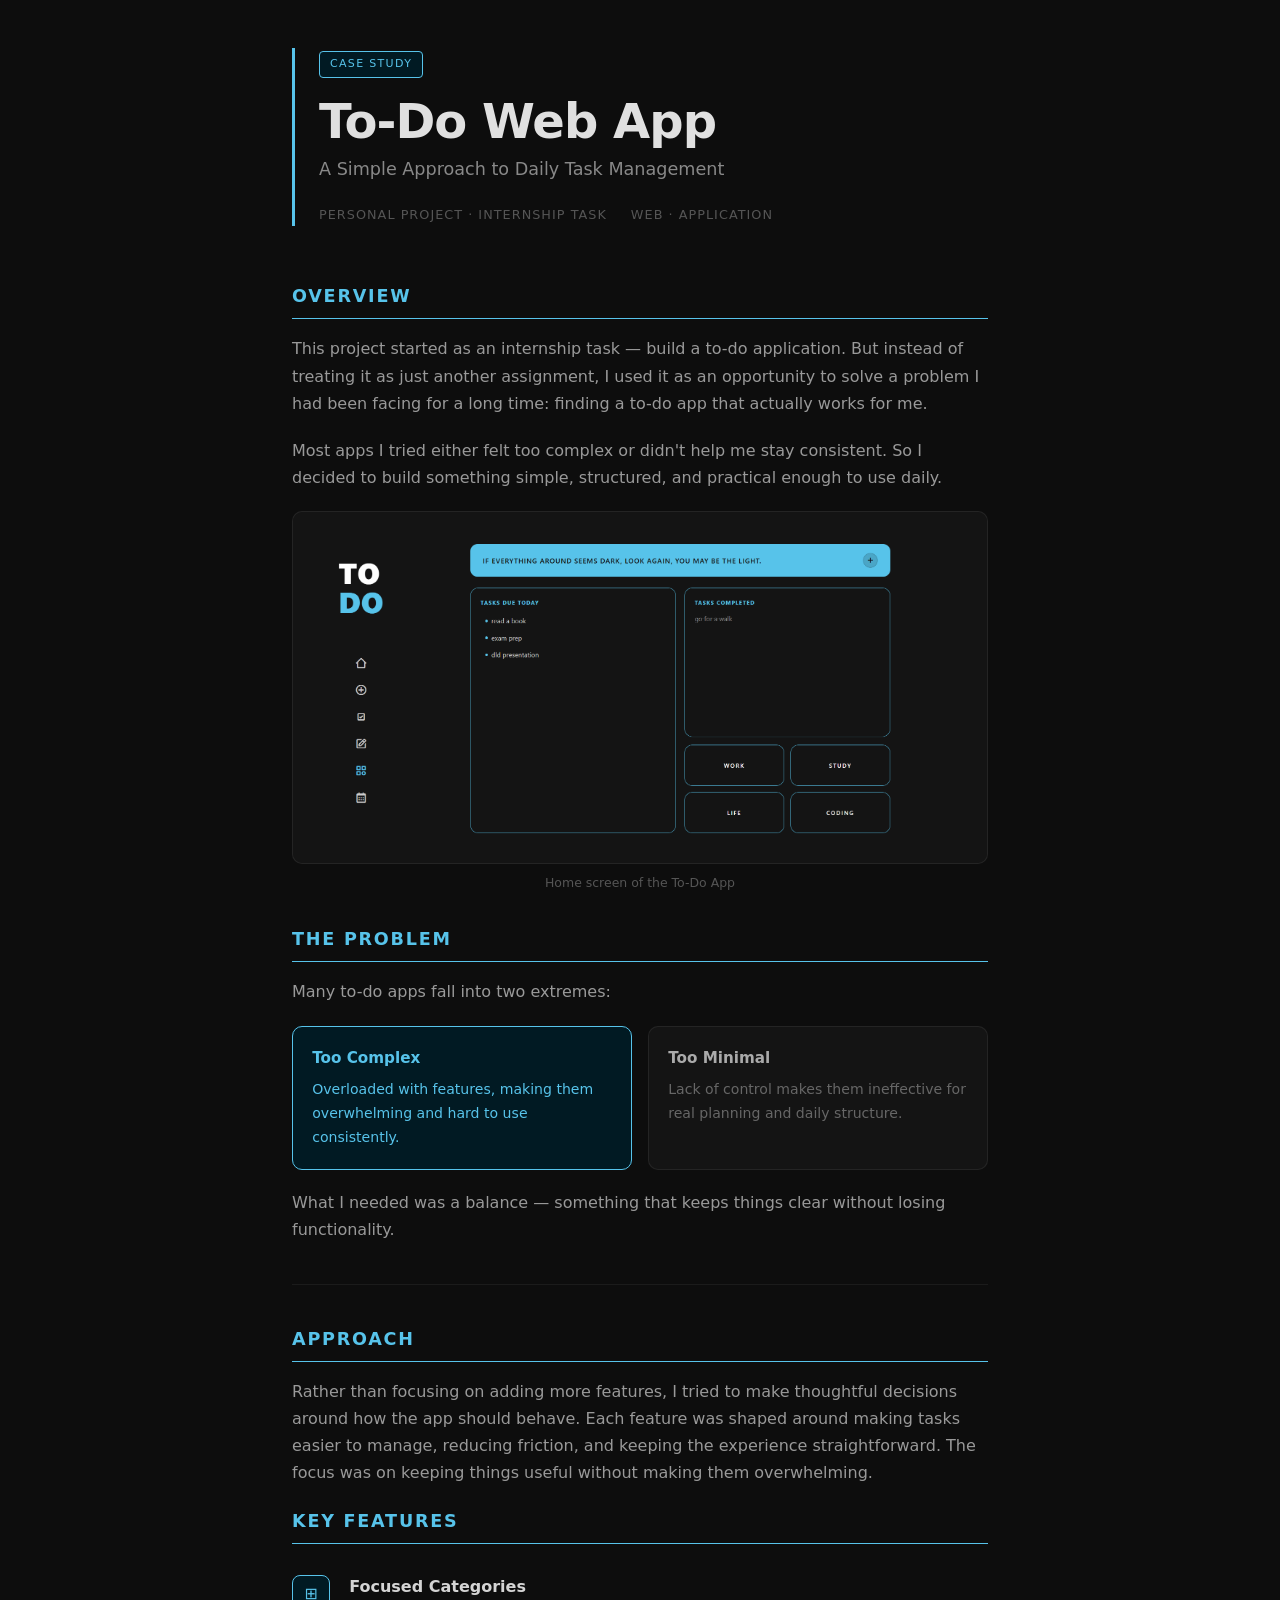
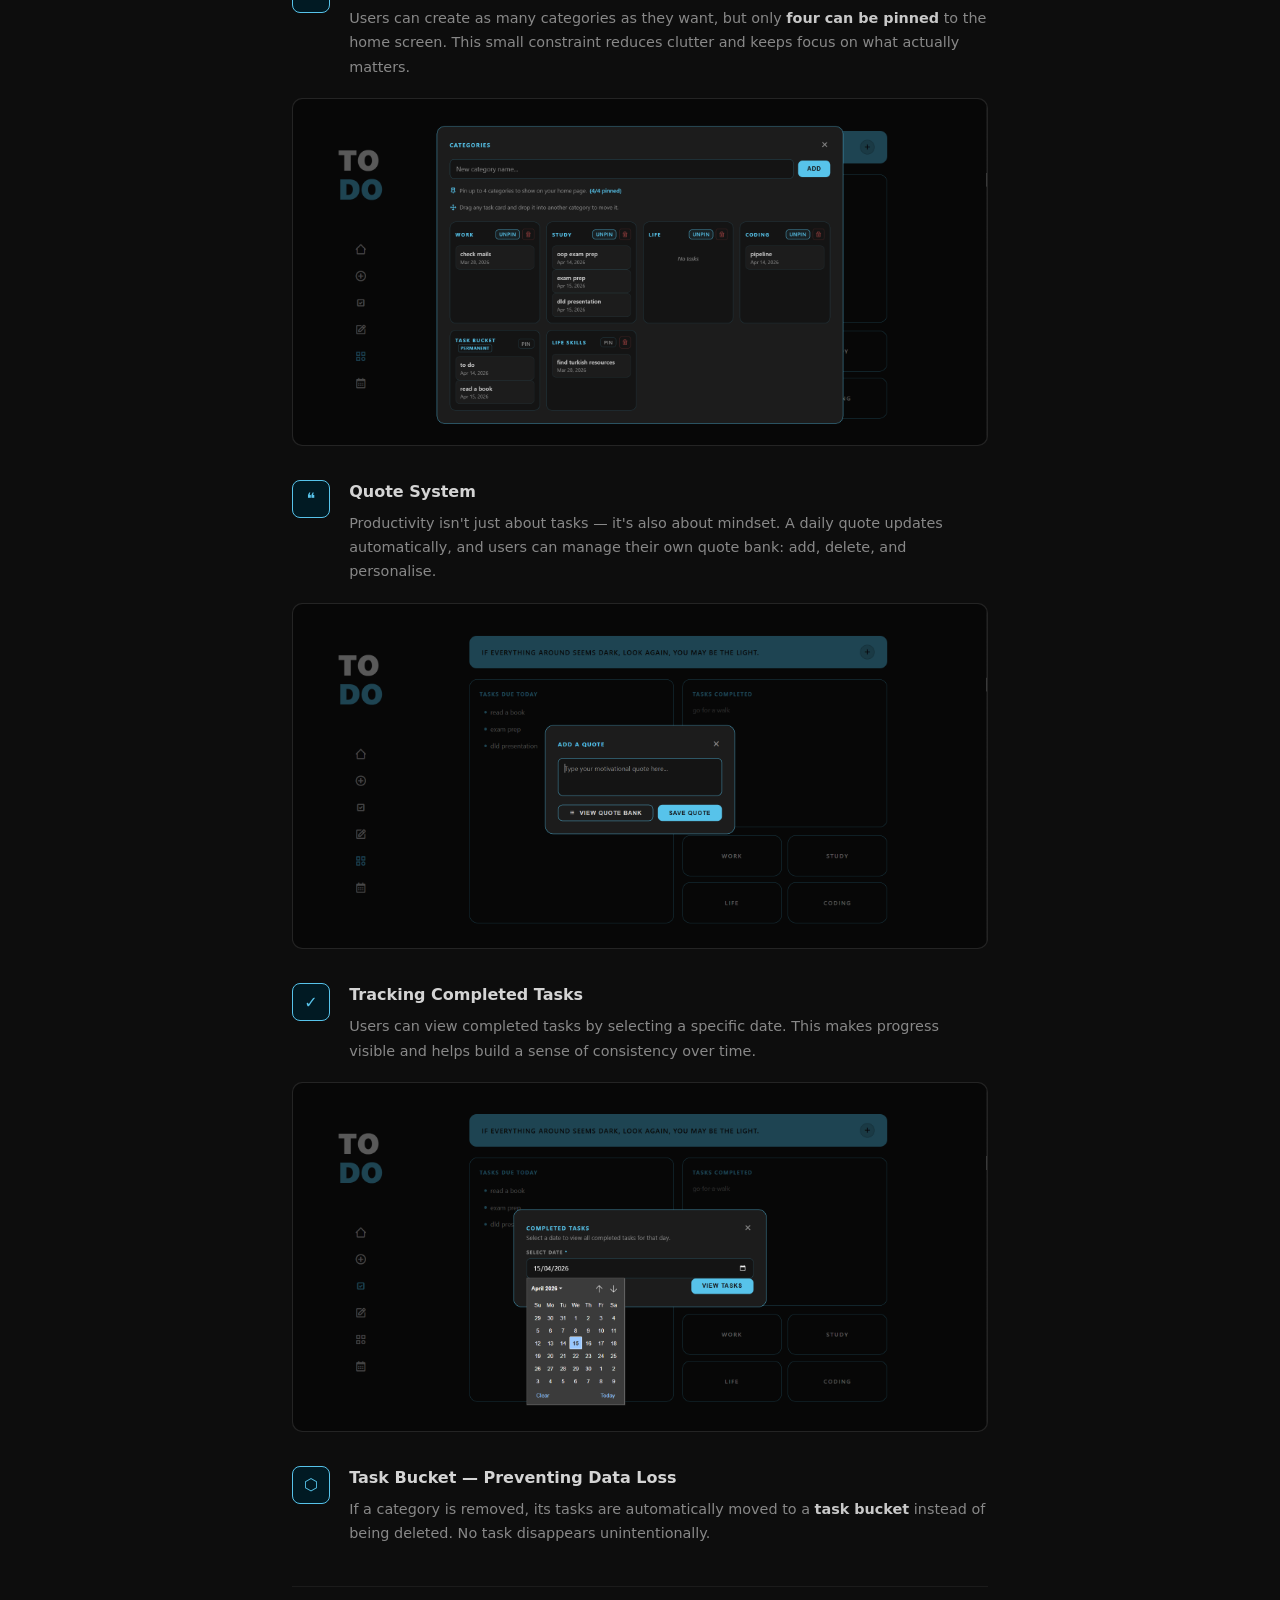
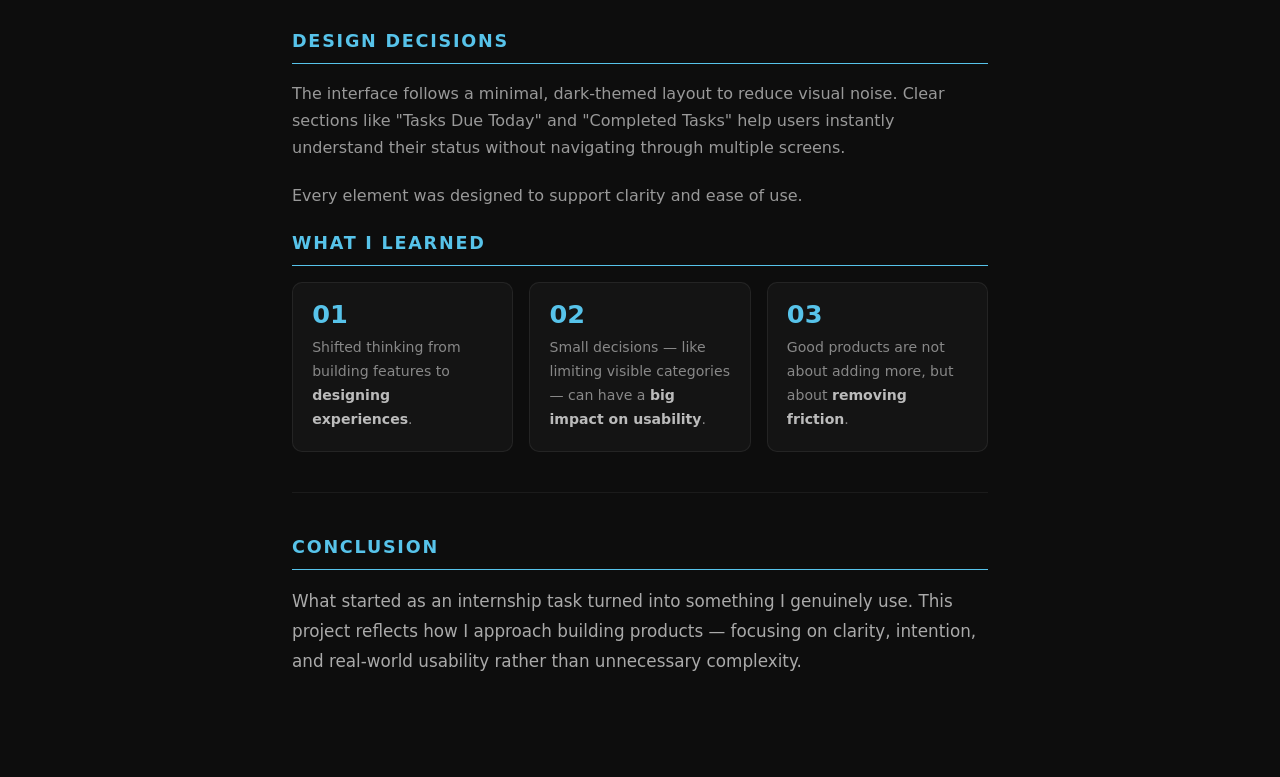
==== todo-casestudy.html @ d0e055e3 "Add files via upload" ====
<!DOCTYPE html>
<html lang="en">
<head>
  <meta charset="UTF-8" />
  <meta name="viewport" content="width=device-width, initial-scale=1.0" />
  <title>To-Do App — Case Study</title>
  <link rel="stylesheet" href="todo-casestudy.css" />
</head>
<body>

  <div class="cs-wrapper">

    <!-- Hero -->
    <header class="cs-hero">
      <span class="cs-tag">Case Study</span>
      <h1 class="cs-title">To-Do Web App</h1>
      <p class="cs-subtitle">A Simple Approach to Daily Task Management</p>
      <div class="cs-meta">
        <span>Personal Project · Internship Task</span>
        <span>Web · Application</span>
      </div>
    </header>

    <!-- Overview -->
    <section class="cs-section">
      <h2>Overview</h2>
      <p>This project started as an internship task — build a to-do application. But instead of treating it as just another assignment, I used it as an opportunity to solve a problem I had been facing for a long time: finding a to-do app that actually works for me.</p>
      <p>Most apps I tried either felt too complex or didn't help me stay consistent. So I decided to build something simple, structured, and practical enough to use daily.</p>
    
    </section>

    <!-- Screenshot placeholder -->
    <div class="cs-img-block">
      <div class="cs-img-placeholder">
        <img src="home page.png" alt="App home screen" class="cs-img" />
      </div>
      <p class="cs-img-caption">Home screen of the To-Do App</p>
    </div>

    <!-- Problem -->
    <section class="cs-section">
      <h2>The Problem</h2>
      <p>Many to-do apps fall into two extremes:</p>
      <div class="cs-two-col">
        <div class="cs-card cs-card--red">
          <h3>Too Complex</h3>
          <p>Overloaded with features, making them overwhelming and hard to use consistently.</p>
        </div>
        <div class="cs-card cs-card--muted">
          <h3>Too Minimal</h3>
          <p>Lack of control makes them ineffective for real planning and daily structure.</p>
        </div>
      </div>
      <p>What I needed was a balance — something that keeps things clear without losing functionality.</p>
    </section>

    <!-- Divider -->
    <div class="cs-divider"></div>

    <!-- Approach -->
    <section class="cs-section">
      <h2>Approach</h2>
      <p>Rather than focusing on adding more features, I tried to make thoughtful decisions around how the app should behave. 
         Each feature was shaped around making tasks easier to manage, reducing friction, and keeping the experience straightforward.
         The focus was on keeping things useful without making them overwhelming.</p>
    </section>

    <!-- Features -->
    <section class="cs-section">
      <h2>Key Features</h2>

      <div class="cs-feature">
        <div class="cs-feature-icon">⊞</div>
        <div>
          <h3>Focused Categories</h3>
          <p>Users can create as many categories as they want, but only <strong>four can be pinned</strong> to the home screen. This small constraint reduces clutter and keeps focus on what actually matters.</p>
        </div>
      </div>
      <div class="cs-img-block">
        <div class="cs-img-placeholder"><img src="categories.png" alt="App home screen" class="cs-img" /></div>
      </div>

      <div class="cs-feature">
        <div class="cs-feature-icon">❝</div>
        <div>
          <h3>Quote System</h3>
          <p>Productivity isn't just about tasks — it's also about mindset. A daily quote updates automatically, and users can manage their own quote bank: add, delete, and personalise.</p>
        </div>
      </div>
      <div class="cs-img-block">
        <div class="cs-img-placeholder"><img src="quote bar.png" alt="App home screen" class="cs-img" /></div>
      </div>

      <div class="cs-feature">
        <div class="cs-feature-icon">✓</div>
        <div>
          <h3>Tracking Completed Tasks</h3>
          <p>Users can view completed tasks by selecting a specific date. This makes progress visible and helps build a sense of consistency over time.</p>
        </div>
      </div>
      <div class="cs-img-block">
        <div class="cs-img-placeholder"><img src="completed.png" alt="App home screen" class="cs-img" /></div>
      </div>

      <div class="cs-feature">
        <div class="cs-feature-icon">⬡</div>
        <div>
          <h3>Task Bucket — Preventing Data Loss</h3>
          <p>If a category is removed, its tasks are automatically moved to a <strong>task bucket</strong> instead of being deleted. No task disappears unintentionally.</p>
        </div>
      </div>

    </section>

    <div class="cs-divider"></div>

    <!-- Design -->
    <section class="cs-section">
      <h2>Design Decisions</h2>
      <p>The interface follows a minimal, dark-themed layout to reduce visual noise. Clear sections like "Tasks Due Today" and "Completed Tasks" help users instantly understand their status without navigating through multiple screens.</p>
      <p>Every element was designed to support clarity and ease of use.</p>
    </section>

    <!-- Learnings -->
    <section class="cs-section">
      <h2>What I Learned</h2>
      <div class="cs-learn-grid">
        <div class="cs-learn-card">
          <span class="cs-learn-num">01</span>
          <p>Shifted thinking from building features to <strong>designing experiences</strong>.</p>
        </div>
        <div class="cs-learn-card">
          <span class="cs-learn-num">02</span>
          <p>Small decisions — like limiting visible categories — can have a <strong>big impact on usability</strong>.</p>
        </div>
        <div class="cs-learn-card">
          <span class="cs-learn-num">03</span>
          <p>Good products are not about adding more, but about <strong>removing friction</strong>.</p>
        </div>
      </div>
    </section>

    <div class="cs-divider"></div>

    <!-- Conclusion -->
    <section class="cs-section cs-conclusion">
      <h2>Conclusion</h2>
      <p>What started as an internship task turned into something I genuinely use. This project reflects how I approach building products — focusing on clarity, intention, and real-world usability rather than unnecessary complexity.</p>
    </section>

  </div>

</body>
</html>
---- todo-casestudy.css ----
/* ============================
   Todo App — Case Study Styles
   ============================ */

*, *::before, *::after {
  box-sizing: border-box;
  margin: 0;
  padding: 0;
}

body {
  background-color: #0d0d0d;
  color: #c8c8c8;
  font-family: 'Segoe UI', system-ui, -apple-system, sans-serif;
  font-size: 16px;
  line-height: 1.7;
}

/* ---- Wrapper ---- */
.cs-wrapper {
  max-width: 760px;
  margin: 0 auto;
  padding: 3rem 2rem 5rem;
}

/* ---- Hero ---- */
.cs-hero {
  margin-bottom: 3.5rem;
  border-left: 3px solid #57C3EA;
  padding-left: 1.5rem;
}

.cs-tag {
  display: inline-block;
  font-size: 11px;
  letter-spacing: 0.12em;
  text-transform: uppercase;
  color: #57C3EA;
  background: #011a23;
  border: 1px solid #57C3EA;
  padding: 3px 10px;
  border-radius: 4px;
  margin-bottom: 1rem;
}

.cs-title {
  font-size: clamp(2rem, 5vw, 3rem);
  font-weight: 700;
  color: #e0e0e0;
  letter-spacing: -0.02em;
  line-height: 1.15;
  margin-bottom: 0.4rem;
}

.cs-subtitle {
  font-size: 1.1rem;
  color: #888;
  margin-bottom: 1.2rem;
}

.cs-meta {
  display: flex;
  gap: 1.5rem;
  flex-wrap: wrap;
}

.cs-meta span {
  font-size: 0.8rem;
  color: #555;
  text-transform: uppercase;
  letter-spacing: 0.08em;
}

/* ---- Section ---- */
.cs-section {
  margin-bottom: 20px;
}

.cs-section h2 {
  font-size: 1.1rem;
  font-weight: 600;
  color: #57C3EA;
  text-transform: uppercase;
  letter-spacing: 0.1em;
  margin-bottom: 1rem;
  padding-bottom: 0.4rem;
  border-bottom: 1px solid #57C3EA;
}

.cs-section h3 {
  font-size: 1rem;
  font-weight: 600;
  color: #d4d4d4;
  margin-bottom: 0.4rem;
}

.cs-section p {
  color: #999;
  margin-bottom: 20px;
}

.cs-section em {
  color: #c8c8c8;
  font-style: italic;
}

.cs-section strong {
  color: #c8c8c8;
  font-weight: 600;
}

/* ---- Two Column Cards (Problem) ---- */
.cs-two-col {
  display: grid;
  grid-template-columns: 1fr 1fr;
  gap: 1rem;
  margin: 1.2rem 0;
}

@media (max-width: 500px) {
  .cs-two-col { grid-template-columns: 1fr; }
}

.cs-card {
  padding: 1.2rem;
  border-radius: 10px;
  border: 1px solid transparent;
}

.cs-card h3 {
  font-size: 0.95rem;
  font-weight: 600;
  margin-bottom: 0.4rem;
}

.cs-card p {
  font-size: 0.88rem;
  margin-bottom: 0;
}

.cs-card--red {
  background: #011a23;
  border-color: #57C3EA;
}

.cs-card--red h3 { color: #57C3EA; }
.cs-card--red p  { color: #57C3EA; }

.cs-card--muted {
  background: rgba(255,255,255,0.03);
  border-color: rgba(255,255,255,0.07);
}

.cs-card--muted h3 { color: #aaa; }
.cs-card--muted p  { color: #666; }

/* ---- Feature Row ---- */
.cs-feature {
  display: flex;
  gap: 1.2rem;
  align-items: flex-start;
  margin: 1.8rem 0 0.8rem;
}

.cs-feature-icon {
  flex-shrink: 0;
  width: 38px;
  height: 38px;
  background: #011a23;
  border: 1px solid #57C3EA;
  border-radius: 8px;
  display: flex;
  align-items: center;
  justify-content: center;
  font-size: 1rem;
  color: #57C3EA;
  margin-top: 2px;
}

.cs-feature h3 {
  font-size: 1rem;
  font-weight: 600;
  color: #d4d4d4;
  margin-bottom: 0.35rem;
}

.cs-feature p {
  font-size: 0.9rem;
  color: #888;
  margin-bottom: 0;
}

/* ---- Screenshot Blocks ---- */
.cs-img-block {
  margin: 1.2rem 0 2rem;
}

/* No fixed height — it grows with the image naturally */
.cs-img-placeholder {
  width: 100%;
  background: rgba(255,255,255,0.03);
  border: 1px solid rgba(255,255,255,0.07);
  border-radius: 10px;
  overflow: hidden;
}

.cs-img {
  width: 100%;
  height: auto;
  display: block;
  border-radius: 10px;
}

.cs-img-caption {
  font-size: 0.78rem;
  color: #555;
  text-align: center;
  margin-top: 0.5rem;
}

/* ---- Divider ---- */
.cs-divider {
  border: none;
  border-top: 1px solid rgba(255,255,255,0.06);
  margin: 2.5rem 0;
}

/* ---- Learnings Grid ---- */
.cs-learn-grid {
  display: grid;
  grid-template-columns: repeat(auto-fit, minmax(200px, 1fr));
  gap: 1rem;
  margin-top: 1rem;
}

.cs-learn-card {
  background: rgba(255,255,255,0.03);
  border: 1px solid rgba(255,255,255,0.07);
  border-radius: 10px;
  padding: 1.2rem;
}

.cs-learn-num {
  display: block;
  font-size: 1.6rem;
  font-weight: 700;
  color: #57C3EA;
  margin-bottom: 0.5rem;
  line-height: 1;
}

.cs-learn-card p {
  font-size: 0.88rem;
  color: #888;
  margin: 0;
}

.cs-learn-card strong {
  color: #bbb;
}

/* ---- Conclusion ---- */
.cs-conclusion p {
  font-size: 1.05rem;
  color: #aaa;
  line-height: 1.8;
}
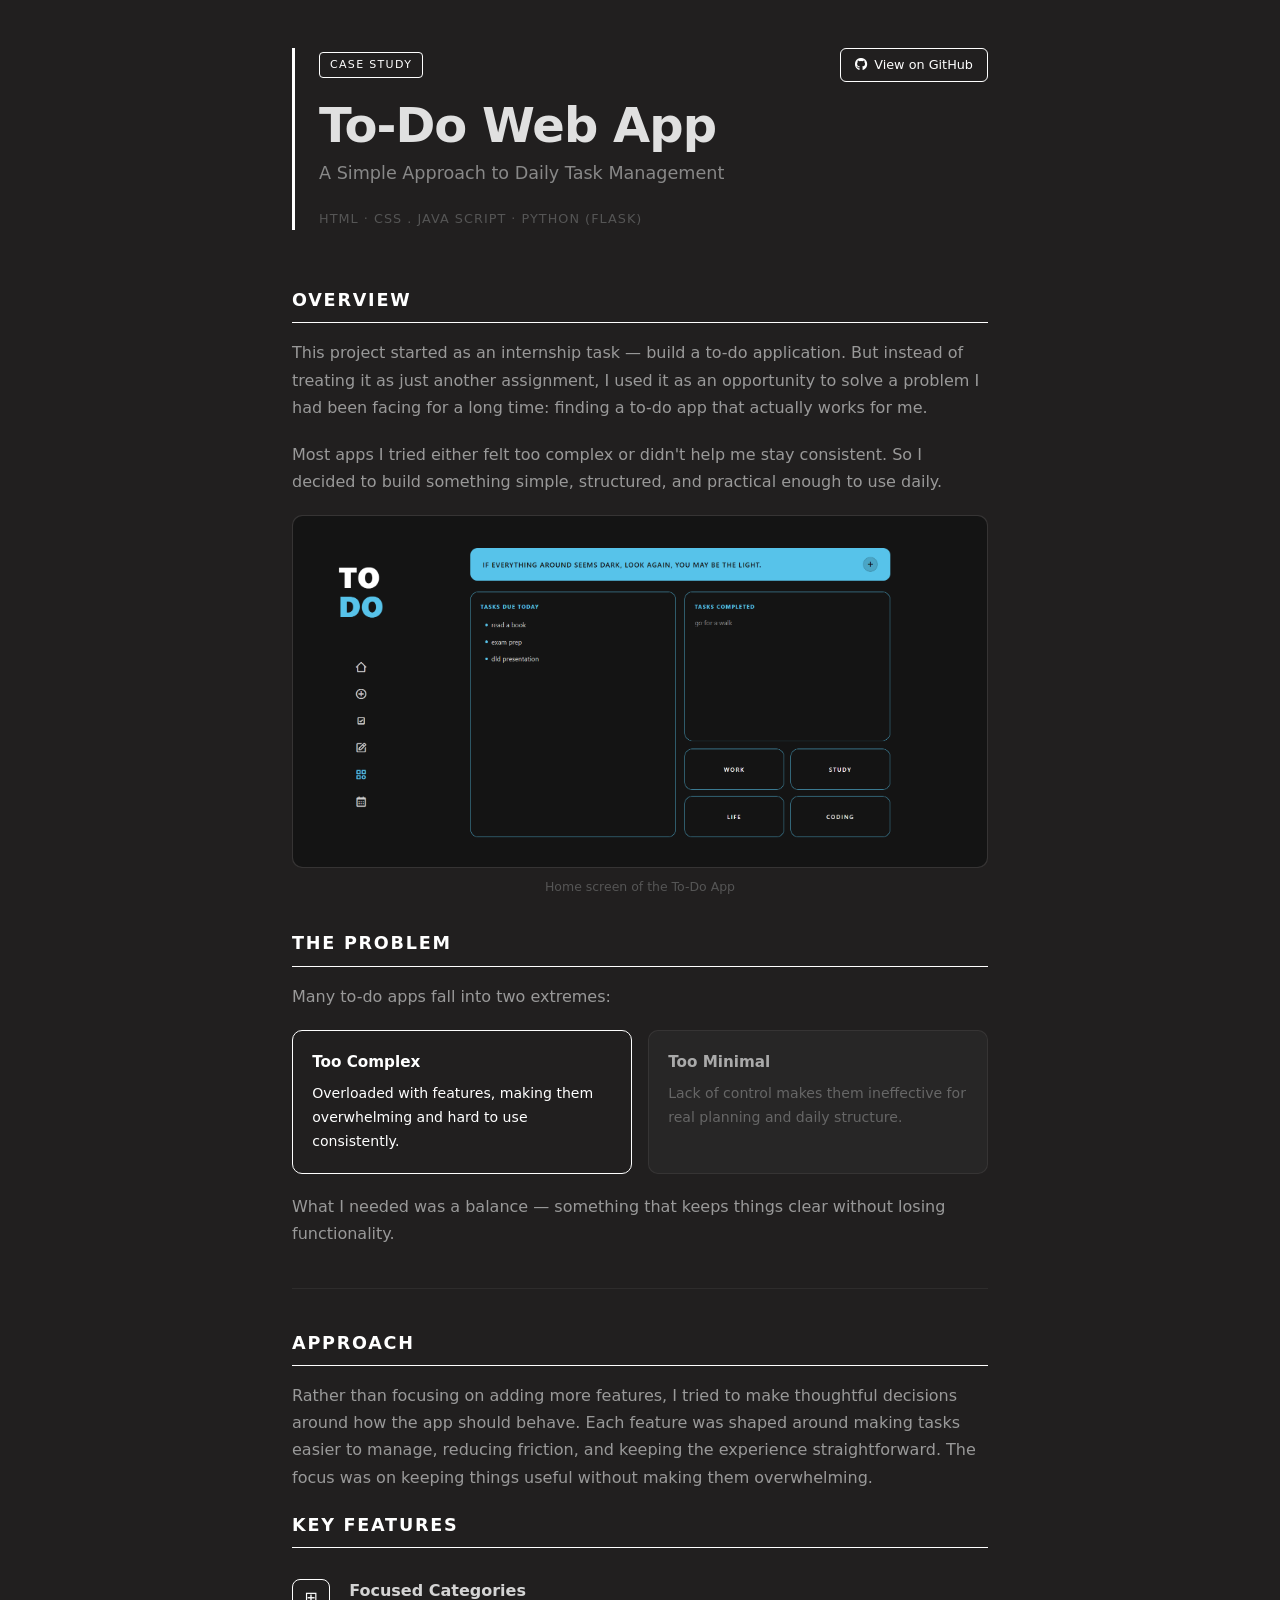
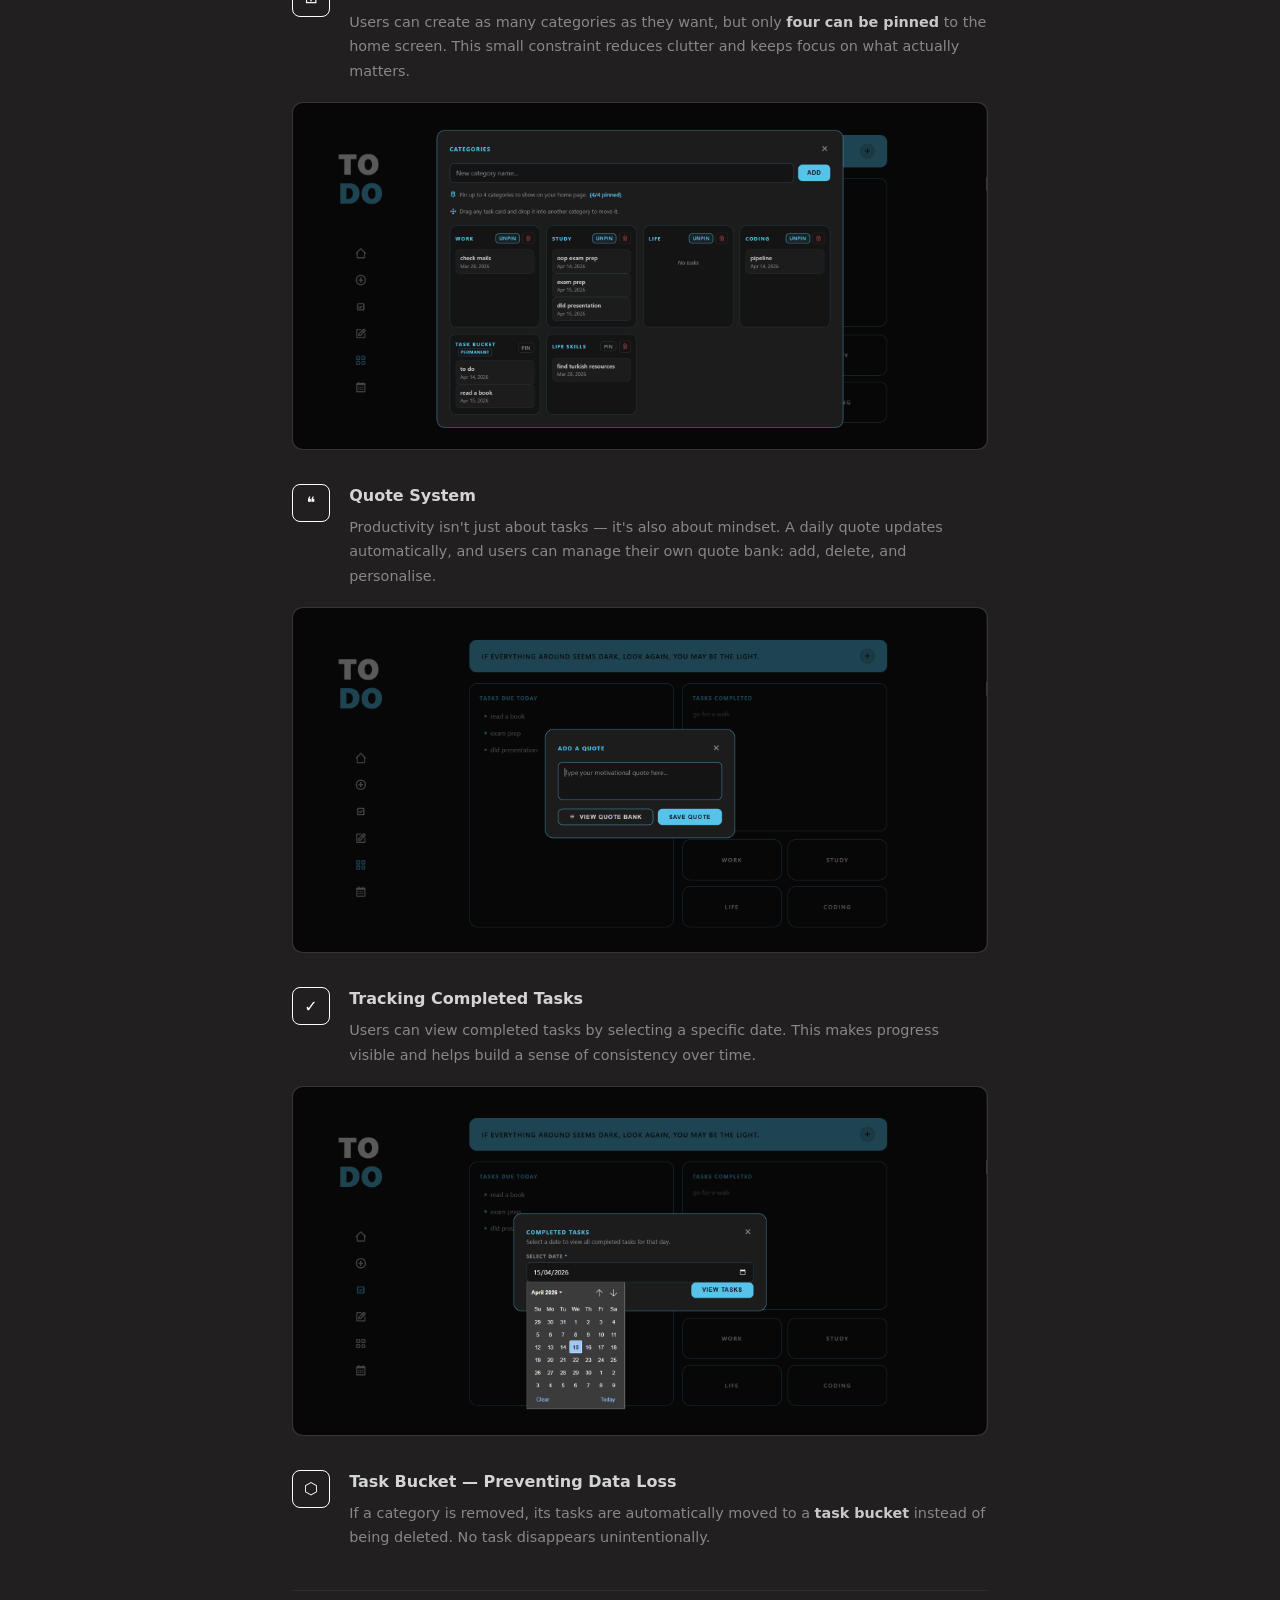
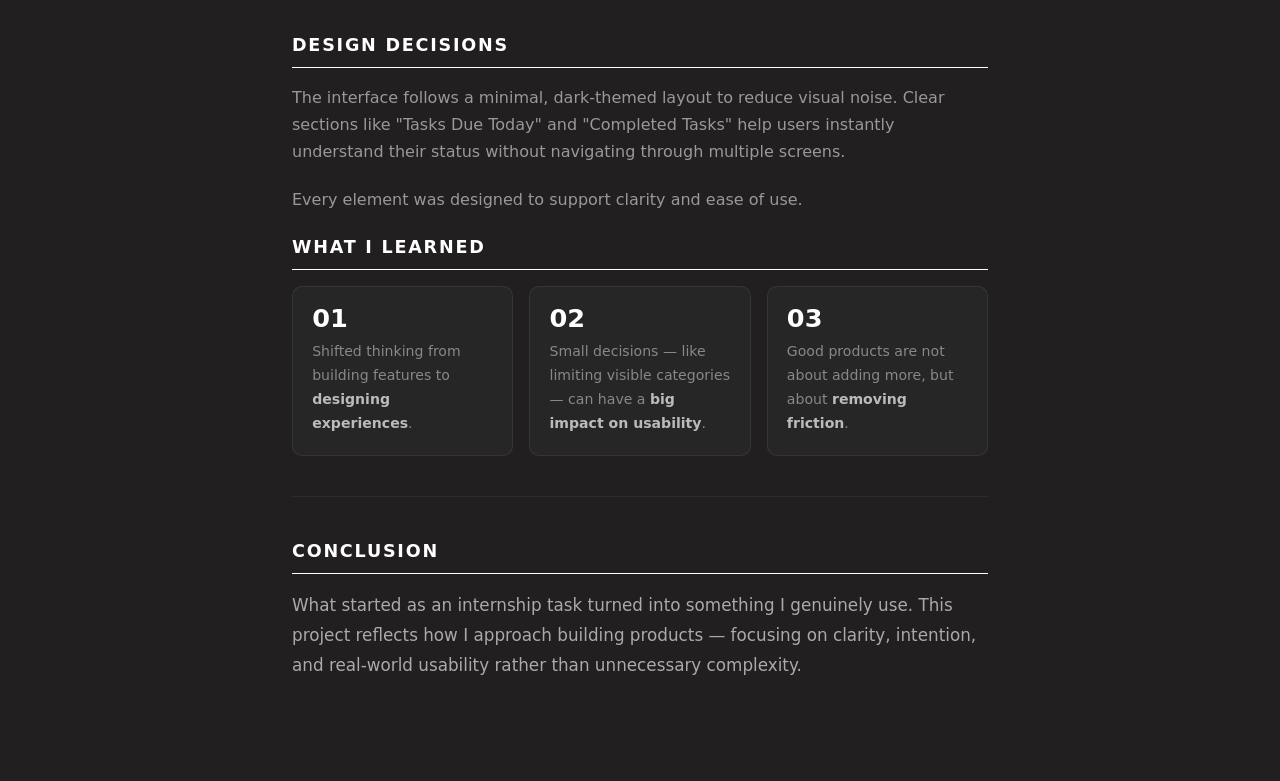
==== commit 01a29e6d: "Add files via upload" ====
--- a/todo-casestudy.html
+++ b/todo-casestudy.html
@@ -4,6 +4,7 @@
   <meta charset="UTF-8" />
   <meta name="viewport" content="width=device-width, initial-scale=1.0" />
   <title>To-Do App — Case Study</title>
+  <link rel="stylesheet" href="https://cdnjs.cloudflare.com/ajax/libs/font-awesome/6.5.0/css/all.min.css"/>
   <link rel="stylesheet" href="todo-casestudy.css" />
 </head>
 <body>
@@ -12,12 +13,16 @@
 
     <!-- Hero -->
     <header class="cs-hero">
-      <span class="cs-tag">Case Study</span>
+      <div class="cs-hero-top">
+        <span class="cs-tag">Case Study</span>
+        <a href="https://github.com/zirwa0706-create/To-Do" target="_blank" class="cs-github-btn">
+          <i class="fab fa-github"></i> View on GitHub
+        </a>
+      </div>
       <h1 class="cs-title">To-Do Web App</h1>
       <p class="cs-subtitle">A Simple Approach to Daily Task Management</p>
       <div class="cs-meta">
-        <span>Personal Project · Internship Task</span>
-        <span>Web · Application</span>
+        <span>Html  ·  Css  .  Java Script  ·  Python (flask)</span>
       </div>
     </header>
 
@@ -26,10 +31,9 @@
       <h2>Overview</h2>
       <p>This project started as an internship task — build a to-do application. But instead of treating it as just another assignment, I used it as an opportunity to solve a problem I had been facing for a long time: finding a to-do app that actually works for me.</p>
       <p>Most apps I tried either felt too complex or didn't help me stay consistent. So I decided to build something simple, structured, and practical enough to use daily.</p>
-    
     </section>
 
-    <!-- Screenshot placeholder -->
+    <!-- Screenshot -->
     <div class="cs-img-block">
       <div class="cs-img-placeholder">
         <img src="home page.png" alt="App home screen" class="cs-img" />
@@ -54,15 +58,12 @@
       <p>What I needed was a balance — something that keeps things clear without losing functionality.</p>
     </section>
 
-    <!-- Divider -->
     <div class="cs-divider"></div>
 
     <!-- Approach -->
     <section class="cs-section">
       <h2>Approach</h2>
-      <p>Rather than focusing on adding more features, I tried to make thoughtful decisions around how the app should behave. 
-         Each feature was shaped around making tasks easier to manage, reducing friction, and keeping the experience straightforward.
-         The focus was on keeping things useful without making them overwhelming.</p>
+      <p>Rather than focusing on adding more features, I tried to make thoughtful decisions around how the app should behave. Each feature was shaped around making tasks easier to manage, reducing friction, and keeping the experience straightforward. The focus was on keeping things useful without making them overwhelming.</p>
     </section>
 
     <!-- Features -->
@@ -77,7 +78,9 @@
         </div>
       </div>
       <div class="cs-img-block">
-        <div class="cs-img-placeholder"><img src="categories.png" alt="App home screen" class="cs-img" /></div>
+        <div class="cs-img-placeholder">
+          <img src="categories.png" alt="Categories screen" class="cs-img" />
+        </div>
       </div>
 
       <div class="cs-feature">
@@ -88,7 +91,9 @@
         </div>
       </div>
       <div class="cs-img-block">
-        <div class="cs-img-placeholder"><img src="quote bar.png" alt="App home screen" class="cs-img" /></div>
+        <div class="cs-img-placeholder">
+          <img src="quote bar.png" alt="Quote system" class="cs-img" />
+        </div>
       </div>
 
       <div class="cs-feature">
@@ -99,7 +104,9 @@
         </div>
       </div>
       <div class="cs-img-block">
-        <div class="cs-img-placeholder"><img src="completed.png" alt="App home screen" class="cs-img" /></div>
+        <div class="cs-img-placeholder">
+          <img src="completed.png" alt="Completed tasks" class="cs-img" />
+        </div>
       </div>
 
       <div class="cs-feature">
--- a/todo-casestudy.css
+++ b/todo-casestudy.css
@@ -9,7 +9,7 @@
 }
 
 body {
-  background-color: #0d0d0d;
+  background-color: #211F1F;
   color: #c8c8c8;
   font-family: 'Segoe UI', system-ui, -apple-system, sans-serif;
   font-size: 16px;
@@ -26,8 +26,15 @@
 /* ---- Hero ---- */
 .cs-hero {
   margin-bottom: 3.5rem;
-  border-left: 3px solid #57C3EA;
+  border-left: 3px solid #ffff;
   padding-left: 1.5rem;
+}
+
+.cs-hero-top {
+  display: flex;
+  align-items: center;
+  justify-content: space-between;
+  margin-bottom: 1rem;
 }
 
 .cs-tag {
@@ -35,12 +42,30 @@
   font-size: 11px;
   letter-spacing: 0.12em;
   text-transform: uppercase;
-  color: #57C3EA;
-  background: #011a23;
-  border: 1px solid #57C3EA;
+  color: #ffff;
+  background: #0000;
+  border: 1px solid #ffff;
   padding: 3px 10px;
   border-radius: 4px;
-  margin-bottom: 1rem;
+}
+
+.cs-github-btn {
+  display: flex;
+  align-items: center;
+  gap: 7px;
+  font-size: 0.8rem;
+  font-weight: 500;
+  color: #ffff;
+  border: 1px solid #ffff;
+  background: #0000;
+  padding: 5px 14px;
+  border-radius: 6px;
+  text-decoration: none;
+  transition: opacity 0.2s;
+}
+
+.cs-github-btn:hover {
+  opacity: 0.75;
 }
 
 .cs-title {
@@ -79,12 +104,12 @@
 .cs-section h2 {
   font-size: 1.1rem;
   font-weight: 600;
-  color: #57C3EA;
+  color: #ffff;
   text-transform: uppercase;
   letter-spacing: 0.1em;
   margin-bottom: 1rem;
   padding-bottom: 0.4rem;
-  border-bottom: 1px solid #57C3EA;
+  border-bottom: 1px solid #ffff;
 }
 
 .cs-section h3 {
@@ -109,7 +134,7 @@
   font-weight: 600;
 }
 
-/* ---- Two Column Cards (Problem) ---- */
+/* ---- Two Column Cards ---- */
 .cs-two-col {
   display: grid;
   grid-template-columns: 1fr 1fr;
@@ -139,12 +164,12 @@
 }
 
 .cs-card--red {
-  background: #011a23;
-  border-color: #57C3EA;
-}
-
-.cs-card--red h3 { color: #57C3EA; }
-.cs-card--red p  { color: #57C3EA; }
+  background: #0000;
+  border-color: #ffff;
+}
+
+.cs-card--red h3 { color: #ffff; }
+.cs-card--red p  { color: #ffff; }
 
 .cs-card--muted {
   background: rgba(255,255,255,0.03);
@@ -166,14 +191,14 @@
   flex-shrink: 0;
   width: 38px;
   height: 38px;
-  background: #011a23;
-  border: 1px solid #57C3EA;
+  background: #0000;
+  border: 1px solid #ffff;
   border-radius: 8px;
   display: flex;
   align-items: center;
   justify-content: center;
   font-size: 1rem;
-  color: #57C3EA;
+  color: #ffff;
   margin-top: 2px;
 }
 
@@ -195,7 +220,6 @@
   margin: 1.2rem 0 2rem;
 }
 
-/* No fixed height — it grows with the image naturally */
 .cs-img-placeholder {
   width: 100%;
   background: rgba(255,255,255,0.03);
@@ -244,7 +268,7 @@
   display: block;
   font-size: 1.6rem;
   font-weight: 700;
-  color: #57C3EA;
+  color: #ffff;
   margin-bottom: 0.5rem;
   line-height: 1;
 }
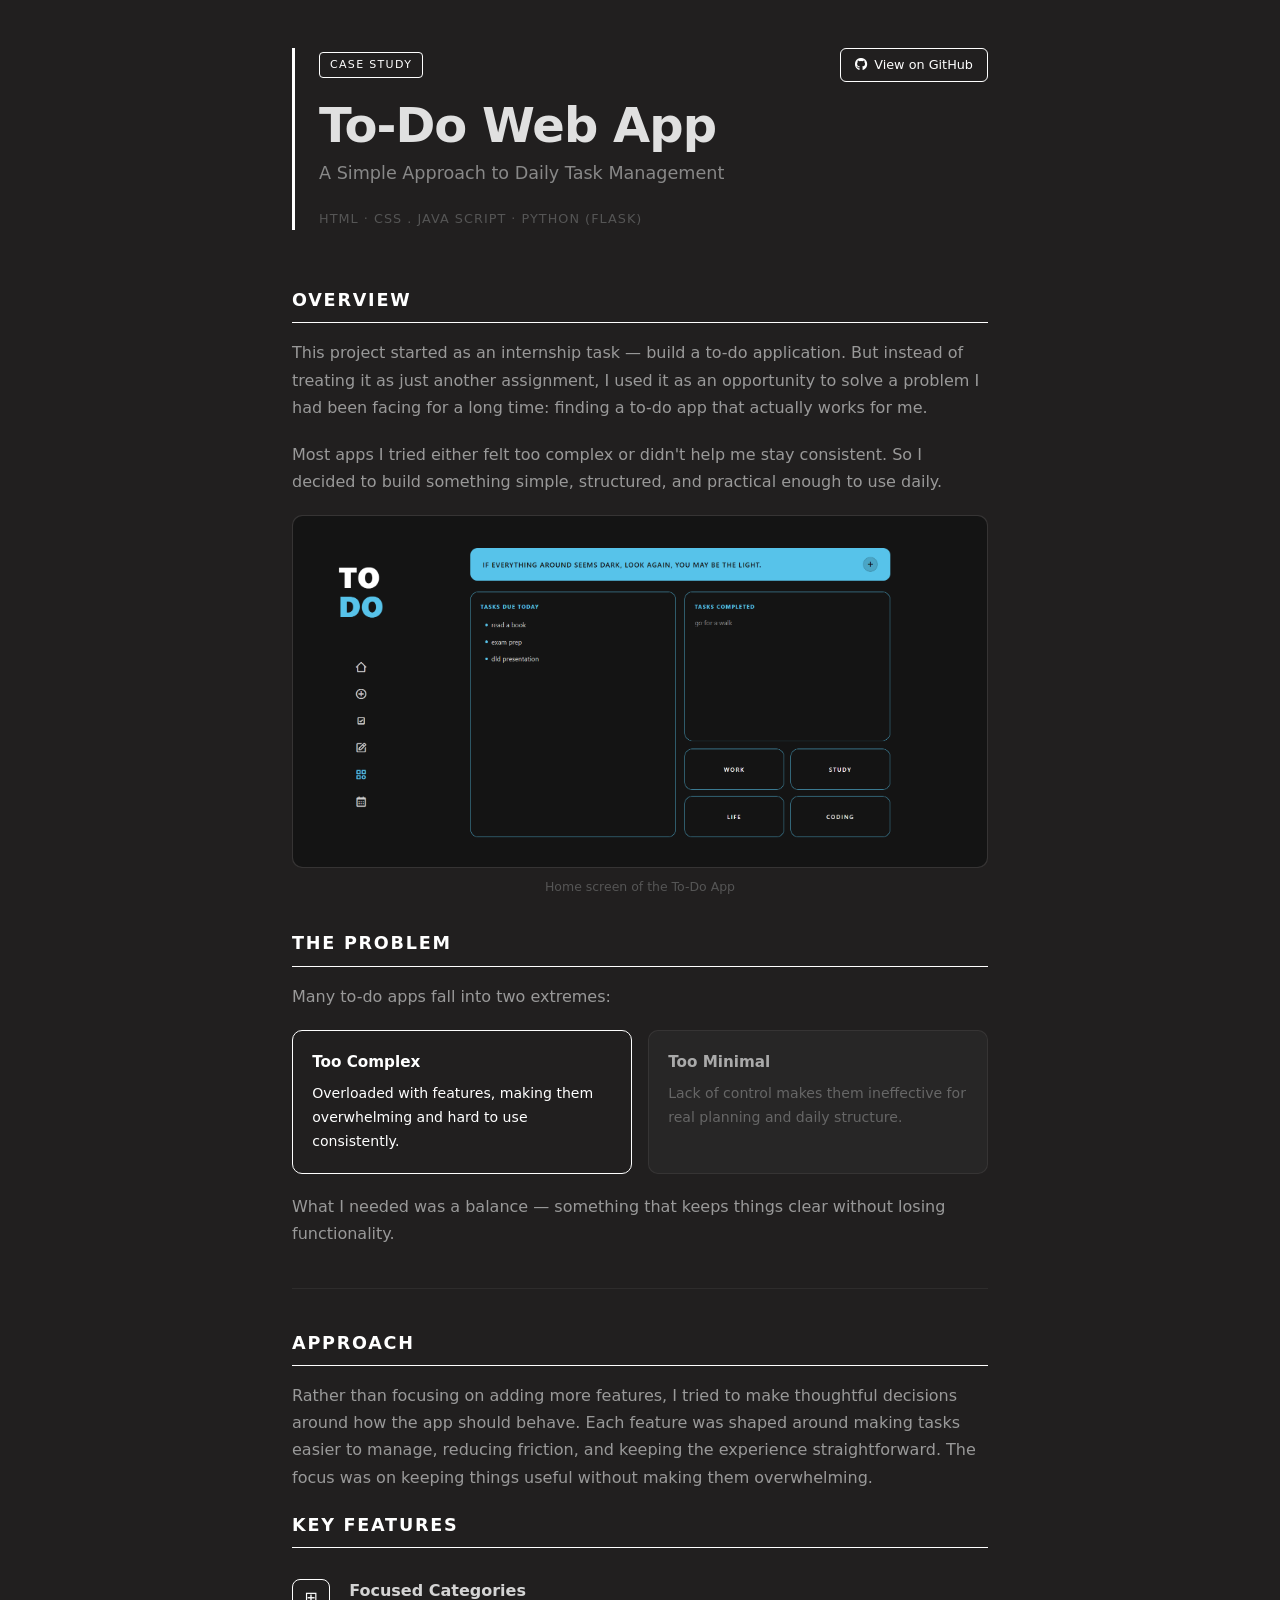
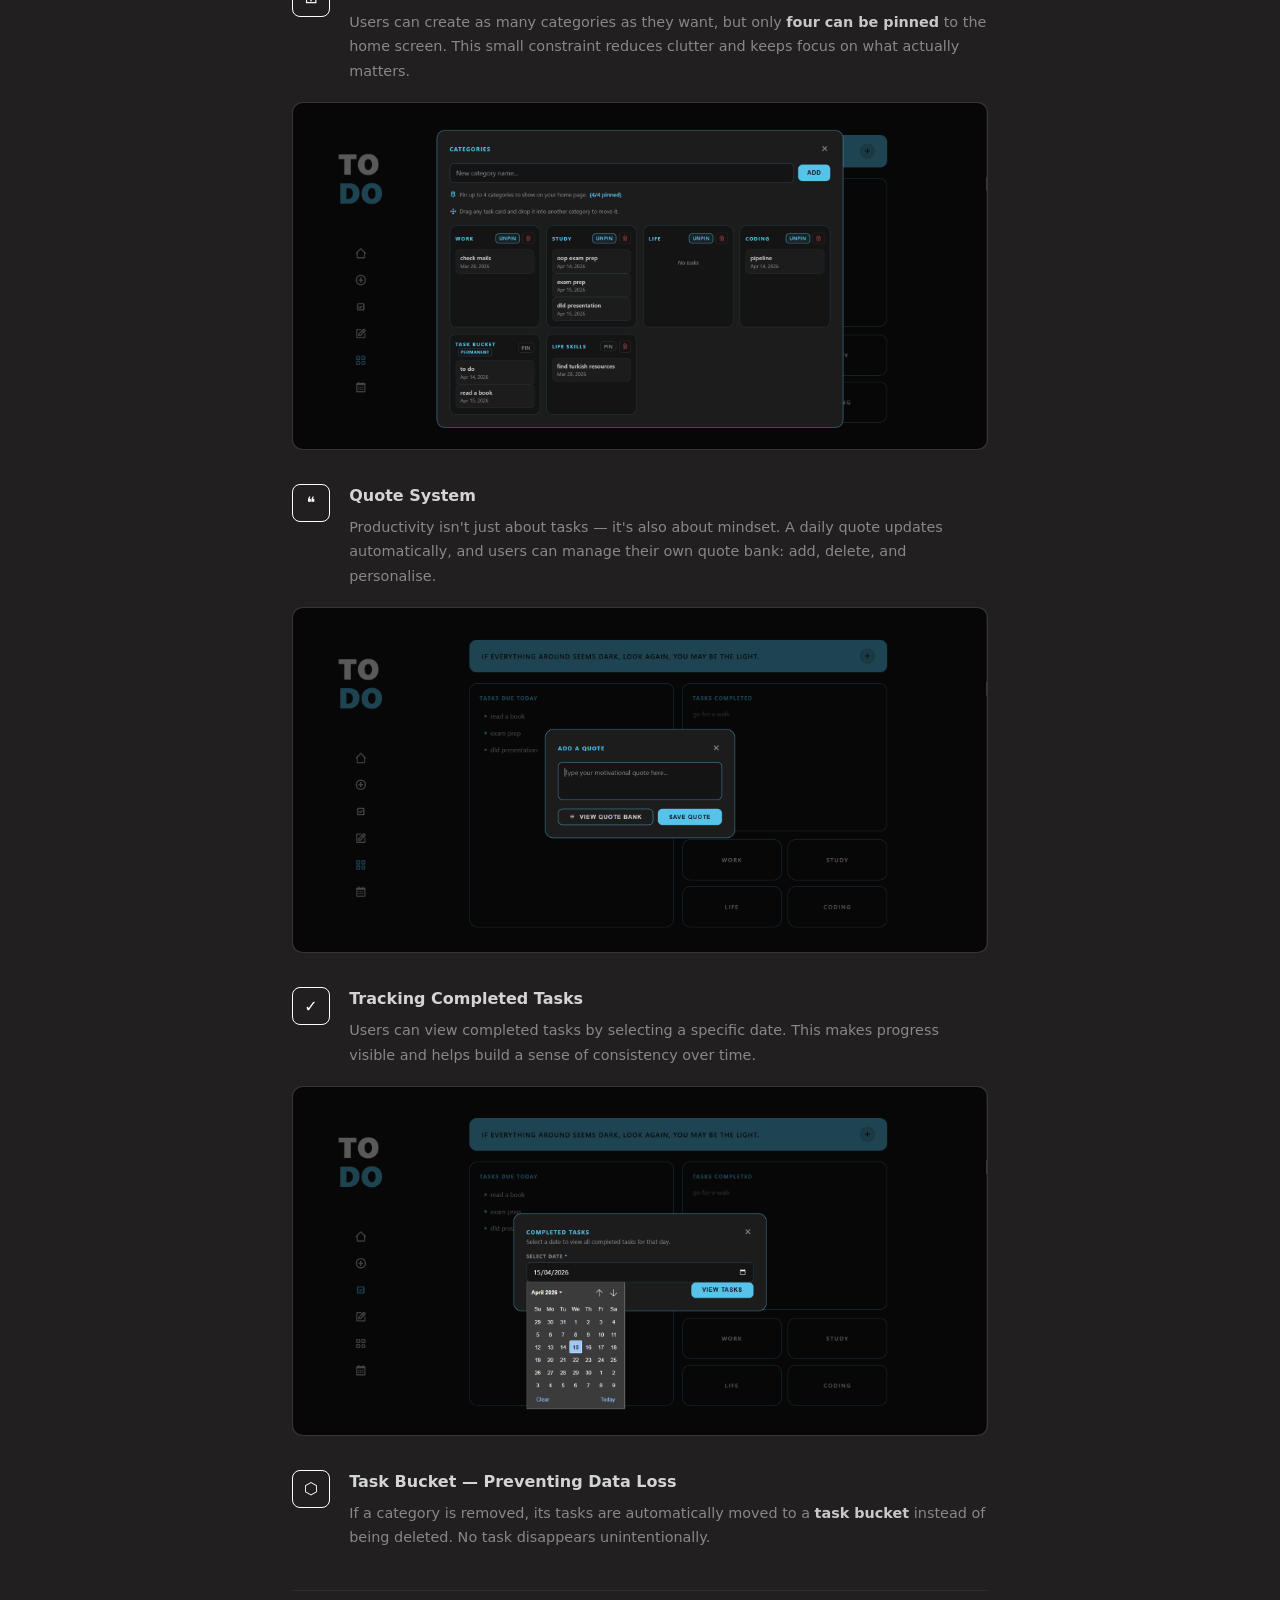
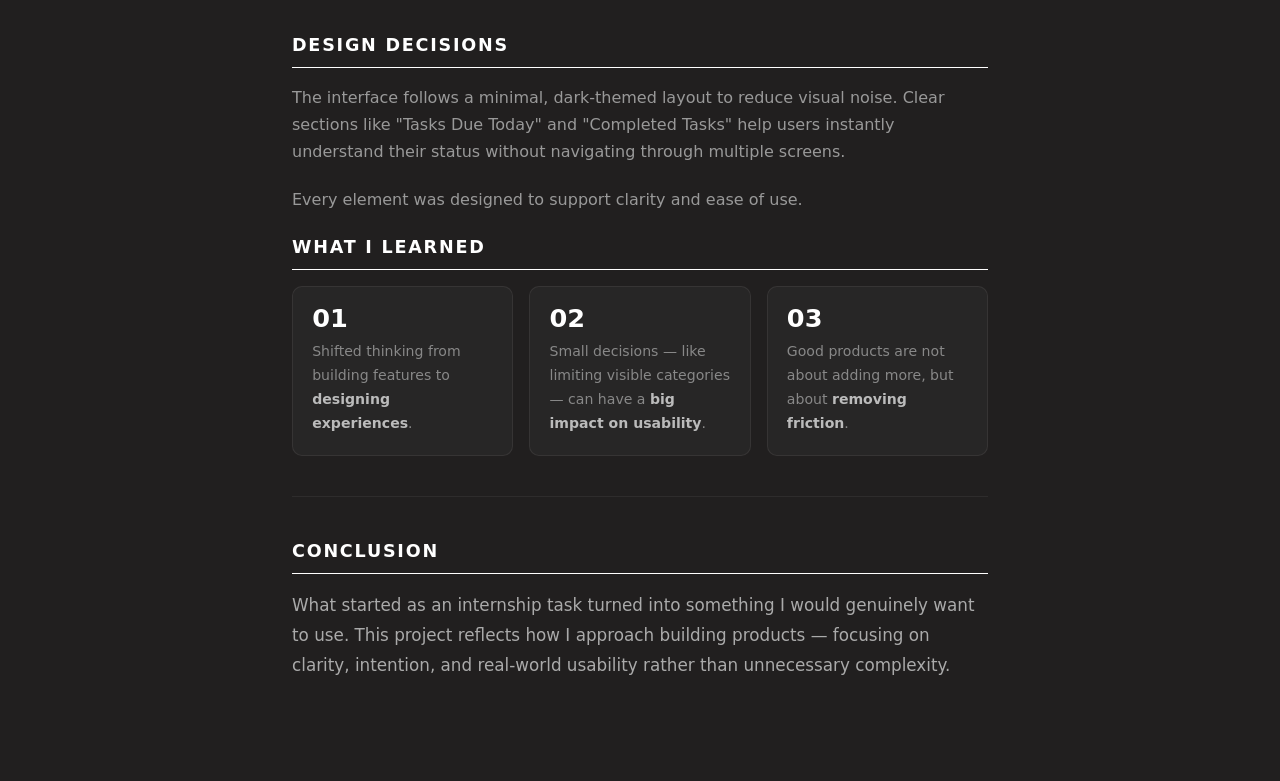
==== commit d6470c07: "Update todo-casestudy.html" ====
--- a/todo-casestudy.html
+++ b/todo-casestudy.html
@@ -152,7 +152,7 @@
     <!-- Conclusion -->
     <section class="cs-section cs-conclusion">
       <h2>Conclusion</h2>
-      <p>What started as an internship task turned into something I genuinely use. This project reflects how I approach building products — focusing on clarity, intention, and real-world usability rather than unnecessary complexity.</p>
+      <p>What started as an internship task turned into something I would genuinely want to use. This project reflects how I approach building products — focusing on clarity, intention, and real-world usability rather than unnecessary complexity.</p>
     </section>
 
   </div>
